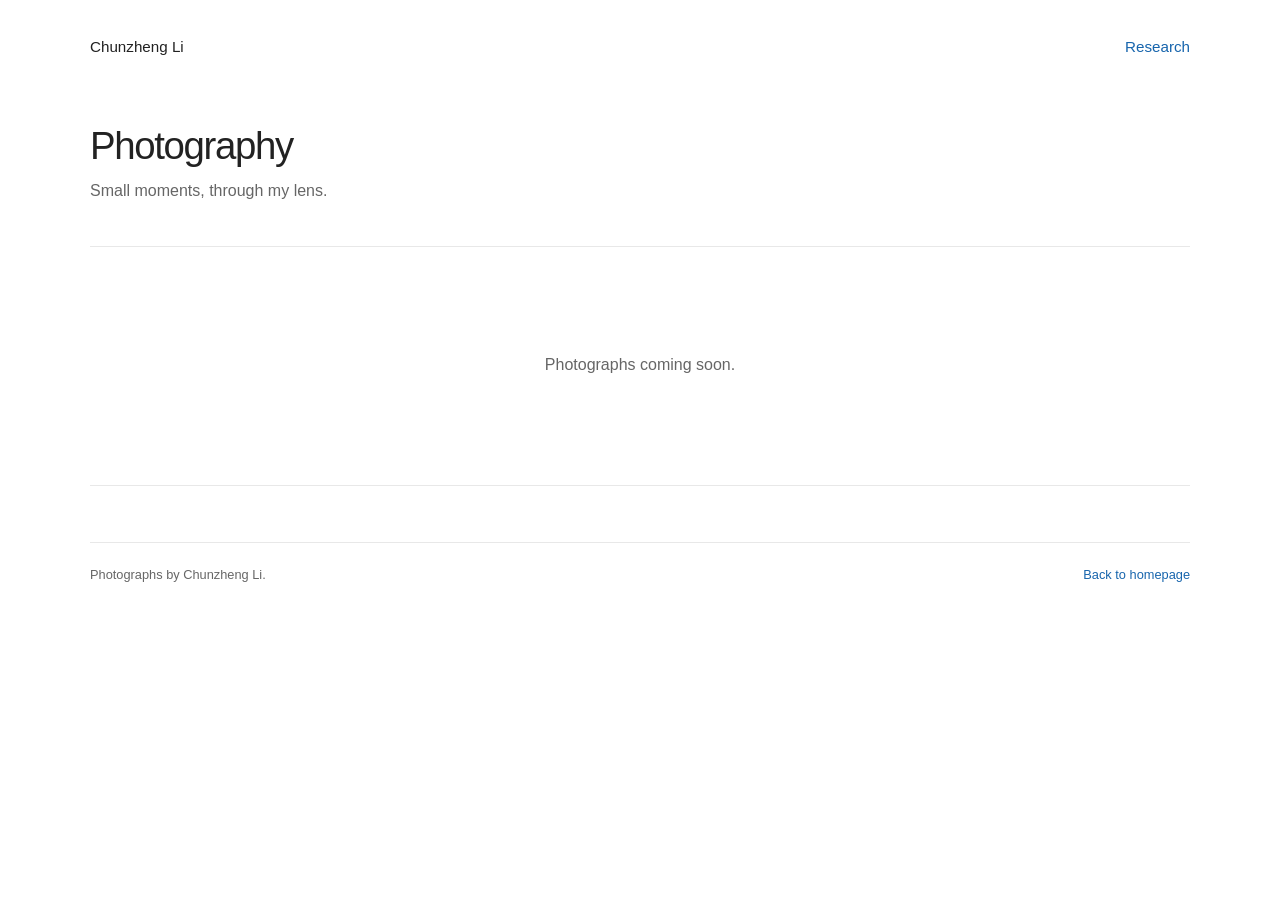
==== photography/index.html @ 71dc9925 "Refine academic profile, add portrait QR and photography gallery" ====
<!doctype html>
<html lang="en">
<head>
  <meta charset="utf-8">
  <meta name="viewport" content="width=device-width, initial-scale=1">
  <meta name="color-scheme" content="light">
  <title>Photography · Chunzheng Li</title>
  <meta name="description" content="Photography by Chunzheng Li. A collection of moments, places, and small details.">
  <link rel="canonical" href="https://chunzheng2022.github.io/photography/">
  <link rel="icon" type="image/svg+xml" href="../images/favicon.svg">
  <link rel="stylesheet" href="../styles.css?v=gallery-20261119">
  <link rel="stylesheet" href="gallery.css">
  <script src="gallery.js" defer></script>
</head>
<body>
  <a class="skip-link" href="#main">Skip to photographs</a>
  <div class="gallery-page">
    <nav class="gallery-nav" aria-label="Main navigation">
      <a href="../">Chunzheng Li</a>
      <a href="../#research">Research</a>
    </nav>
    <main id="main">
      <header class="gallery-heading">
        <h1>Photography</h1>
        <p>Small moments, through my lens.</p>
      </header>
      <div class="gallery-empty" id="gallery-empty">
        <p>Photographs coming soon.</p>
      </div>
      <div class="gallery-grid" id="gallery-grid" aria-label="Photographs" hidden></div>
      <noscript><p class="gallery-note">Enable JavaScript to browse the photo collection when photographs are available.</p></noscript>
    </main>
    <footer>
      <p>Photographs by Chunzheng Li.</p>
      <p><a href="../">Back to homepage</a></p>
    </footer>
  </div>
  <dialog class="photo-dialog" id="photo-dialog" aria-label="Photograph viewer">
    <div class="dialog-top"><button type="button" id="photo-close">Close</button></div>
    <figure>
      <img id="photo-full" alt="">
      <figcaption id="photo-caption"></figcaption>
    </figure>
    <nav class="photo-controls" aria-label="Photograph navigation" hidden>
      <button type="button" id="photo-previous">Previous</button>
      <span id="photo-counter" aria-live="polite"></span>
      <button type="button" id="photo-next">Next</button>
    </nav>
  </dialog>
</body>
</html>
---- styles.css ----
:root {
  color-scheme: light;
  --text: #222;
  --muted: #666;
  --link: #1765ad;
  --hover: #a34c09;
  --rule: #e8e8e8;
  font-family: -apple-system, BlinkMacSystemFont, "Segoe UI", Arial, sans-serif;
  font-size: 16px;
  line-height: 1.55;
  color: var(--text);
  background: #fff;
  -webkit-text-size-adjust: 100%;
}
* { box-sizing: border-box; }
html { scroll-padding-top: 1.5rem; }
body { margin: 0; }
a { color: var(--link); text-decoration: none; }
a:hover { color: var(--hover); text-decoration: underline; text-underline-offset: .18em; }
a:focus-visible, button:focus-visible, summary:focus-visible {
  outline: 2px solid var(--link);
  outline-offset: 4px;
  border-radius: 2px;
}
img { display: block; max-width: 100%; height: auto; }
p { margin: 0 0 1rem; }
strong { font-weight: 600; }
.page { width: min(100% - 3rem, 880px); margin: 0 auto; }
.profile { display: grid; grid-template-columns: 180px minmax(0, 1fr) 196px; align-items: center; gap: 1.4rem; padding: 3.5rem 0 2.9rem; }
h1 { margin: 0 0 1.35rem; font-size: 2.05rem; font-weight: 400; letter-spacing: -.035em; text-align: center; line-height: 1.2; }
.bio p { line-height: 1.65; }
.profile-links { display: flex; justify-content: center; flex-wrap: wrap; align-items: center; gap: .7rem; margin-top: 1.3rem; }
.profile-links span { color: #999; }
.portrait { display: block; width: 180px; height: 180px; border-radius: 50%; overflow: hidden; }
.portrait img { width: 100%; height: 100%; aspect-ratio: 1; object-fit: cover; border-radius: 50%; transform: scale(2.2); transform-origin: 83% 65%; }
.qr-card { width: 196px; max-width: 100%; margin: 0; text-align: center; }
.qr-card a { display: block; }
.qr-card img { width: 100%; height: auto; }
.qr-card figcaption { font-size: .875rem; color: var(--muted); margin-top: .3rem; }
h2 { margin: 0 0 .75rem; font-size: 1.45rem; font-weight: 400; letter-spacing: -.025em; line-height: 1.3; }
.research-intro { margin: 0 0 1rem; line-height: 1.65; }
.paper { display: grid; grid-template-columns: 204px minmax(0, 1fr); gap: 1.8rem; align-items: center; padding: 1.45rem 0; }
.paper-image { display: flex; align-items: center; justify-content: center; min-height: 130px; }
.paper-image img { width: 100%; max-height: 166px; object-fit: contain; }
.paper-content { min-width: 0; }
h3 { font-size: 1rem; line-height: 1.45; font-weight: 650; margin: 0 0 .24rem; }
h3 sup { line-height: 0; }
.authors, .venue, .paper-links { margin-bottom: .2rem; font-size: .91rem; line-height: 1.55; }
.venue { margin-top: .22rem; }
.paper-links span { color: #888; padding: 0 .15rem; }
.summary { margin: .65rem 0 .35rem; font-size: 1rem; line-height: 1.55; }
.citation { margin-top: .25rem; font-size: .875rem; }
.citation summary { cursor: pointer; width: fit-content; color: var(--link); }
.citation summary:hover { color: var(--hover); }
.citation-body { position: relative; margin-top: .6rem; padding: .9rem; background: #f6f8fa; border: 1px solid var(--rule); border-radius: 4px; }
.citation pre { font: .8rem/1.6 ui-monospace, SFMono-Regular, Consolas, monospace; margin: 0; white-space: pre-wrap; overflow-wrap: anywhere; padding-top: 1.8rem; }
.copy-citation { position: absolute; top: .5rem; right: .6rem; border: 1px solid #ccd4dc; border-radius: 3px; background: #fff; color: var(--link); cursor: pointer; font: inherit; padding: .15rem .6rem; }
.copy-citation:hover { background: #eaf2f9; }
.copy-citation:disabled { color: var(--muted); cursor: default; }
.projects { margin-top: 2rem; }
.projects p { margin-bottom: .5rem; }
.project-title { font-weight: 600; }
.project-description { margin-left: .7rem; }
.all-code { padding-top: .25rem; font-size: .91rem; }
footer { border-top: 1px solid var(--rule); margin-top: 2.8rem; padding: 1.4rem 0 2.2rem; display: flex; justify-content: space-between; gap: 1rem; color: var(--muted); font-size: .8rem; }
footer p { margin: 0; }
.skip-link { position: absolute; left: 1rem; top: -5rem; z-index: 10; padding: .6rem 1rem; background: #fff; border: 1px solid var(--link); }
.skip-link:focus { top: .75rem; }
.sr-only { position: absolute; width: 1px; height: 1px; padding: 0; margin: -1px; overflow: hidden; clip-path: inset(50%); white-space: nowrap; border: 0; }
@media (max-width: 760px) {
  .profile { grid-template-columns: minmax(0, 1fr) minmax(0, 1fr); gap: 1.5rem; padding-top: 2.5rem; }
  .portrait { width: 160px; height: 160px; grid-column: 1; grid-row: 1; justify-self: center; }
  .qr-card { width: 176px; grid-column: 2; grid-row: 1; justify-self: center; }
  .bio { grid-column: 1 / -1; grid-row: 2; }
}
@media (max-width: 700px) {
  .paper { grid-template-columns: 165px minmax(0, 1fr); gap: 1.2rem; }
}
@media (max-width: 540px) {
  .page { width: min(100% - 2.25rem, 440px); }
  .profile { gap: 1.1rem; padding: 2rem 0 2.5rem; }
  .portrait { width: min(140px, 100%); height: auto; aspect-ratio: 1; }
  .qr-card { width: 156px; }
  h1 { font-size: 1.9rem; margin-bottom: 1.15rem; }
  .profile-links { gap: .65rem; }
  .paper { grid-template-columns: minmax(0, 1fr); gap: .8rem; padding: 1.4rem 0 1.8rem; }
  .paper + .paper { border-top: 1px solid var(--rule); }
  .paper-image { width: min(100%, 330px); min-height: 0; margin: 0 auto; }
  .paper-image img { max-height: 190px; }
  .project-description { display: block; margin: .25rem 0 0; }
  footer { flex-direction: column; gap: .5rem; margin-top: 2rem; }
}
@media print {
  .page { width: 100%; }
  .profile { padding-top: 0; }
  .paper { break-inside: avoid; }
  .citation, footer, .skip-link { display: none; }
  a { color: inherit; }
}
---- photography/gallery.css ----
.gallery-page { width: min(100% - 3rem, 1100px); margin: 0 auto; }
.gallery-nav { display: flex; justify-content: space-between; align-items: center; padding: 2.2rem 0 0; font-size: .95rem; }
.gallery-nav a:first-child { color: var(--text); font-weight: 500; }
.gallery-heading { margin: 4rem 0 2.6rem; }
.gallery-heading h1 { text-align: left; font-size: 2.4rem; margin-bottom: .65rem; }
.gallery-heading p { color: var(--muted); }
.gallery-empty { min-height: 240px; display: grid; place-items: center; border-top: 1px solid var(--rule); border-bottom: 1px solid var(--rule); color: var(--muted); }
.gallery-empty[hidden], .gallery-grid[hidden], .photo-controls[hidden] { display: none; }
.gallery-empty p { margin: 0; }
.gallery-note { color: var(--muted); font-size: .875rem; margin-top: 1rem; }
.gallery-grid { columns: 3; column-gap: 1.5rem; }
.gallery-photo { break-inside: avoid; margin: 0 0 1.7rem; }
.gallery-photo a { display: block; }
.gallery-photo img { width: 100%; height: auto; }
.gallery-photo figcaption { font-size: .875rem; line-height: 1.5; color: var(--muted); margin-top: .65rem; }
.gallery-page footer { margin-top: 3.5rem; }
.photo-dialog { width: min(1100px, calc(100vw - 2rem)); max-height: calc(100dvh - 2rem); padding: 1rem 1.25rem; border: 0; background: #fff; color: var(--text); }
.photo-dialog::backdrop { background: rgb(0 0 0 / .88); }
.photo-dialog figure { margin: .7rem 0; }
.photo-dialog figure img { max-width: 100%; max-height: calc(100dvh - 12rem); width: auto; height: auto; object-fit: contain; margin: 0 auto; }
.photo-dialog figcaption { margin-top: 1rem; text-align: center; font-size: .875rem; }
.dialog-top { display: flex; justify-content: flex-end; }
.photo-dialog button { border: 0; background: none; color: var(--link); cursor: pointer; font: inherit; padding: .35rem .5rem; }
.photo-dialog button:hover { text-decoration: underline; }
.photo-controls { display: flex; justify-content: space-between; align-items: center; font-size: .875rem; }
@media (max-width: 760px) {
  .gallery-grid { columns: 2; column-gap: 1rem; }
  .gallery-heading { margin-top: 3rem; }
}
@media (max-width: 480px) {
  .gallery-page { width: calc(100% - 2.25rem); }
  .gallery-heading h1 { font-size: 2rem; }
  .gallery-grid { columns: 1; }
  .gallery-empty { min-height: 200px; }
}
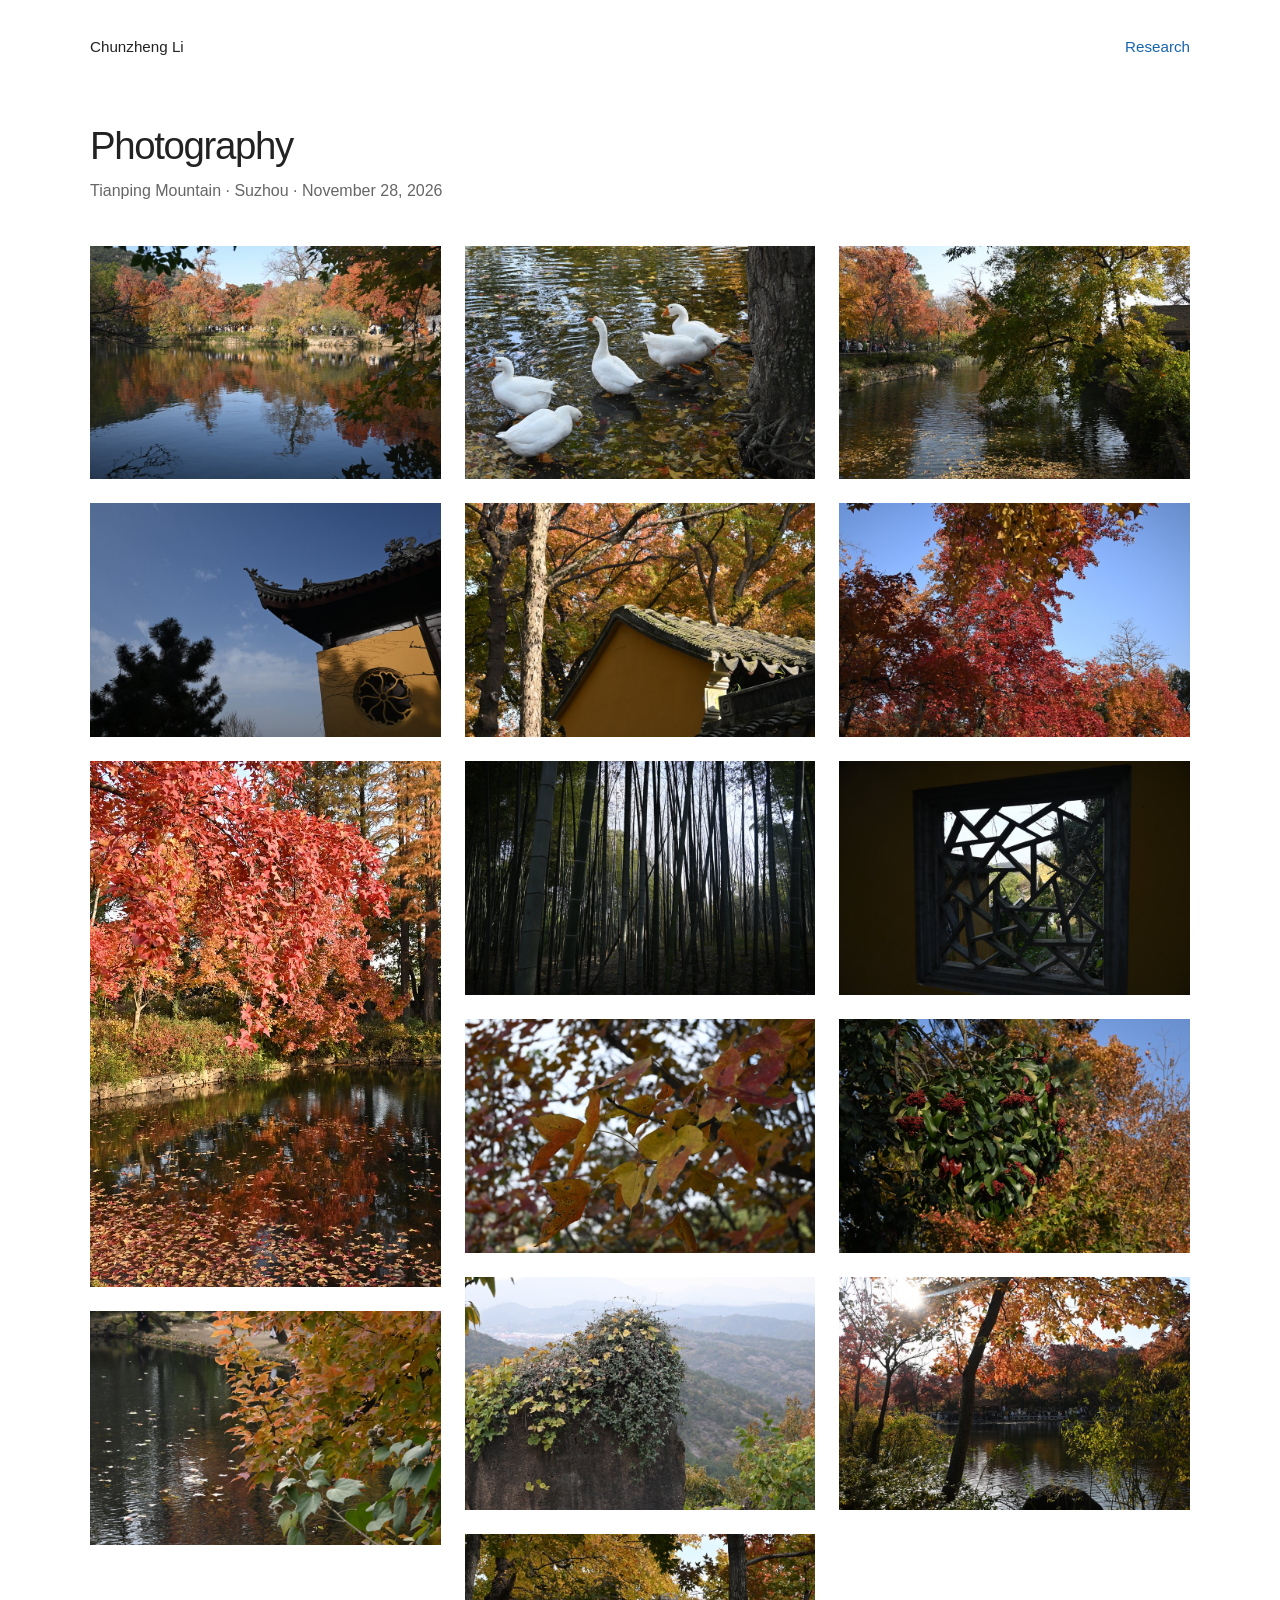
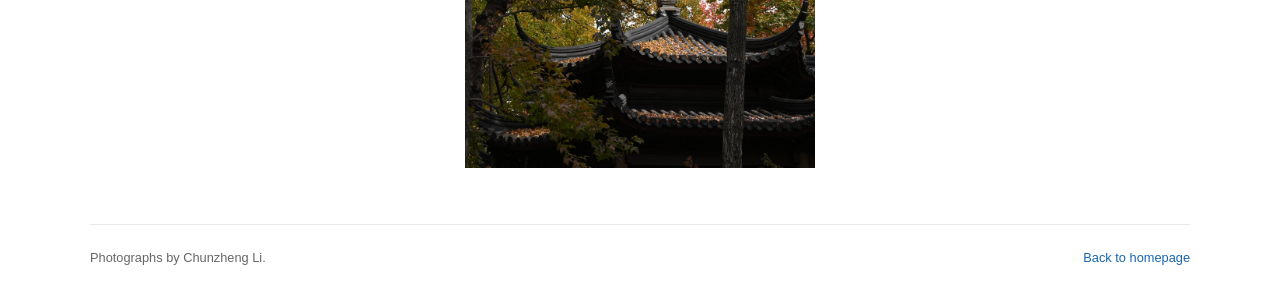
==== commit b7f3289e: "Publish Tianping Mountain photography selection" ====
--- a/photography/index.html
+++ b/photography/index.html
@@ -5,12 +5,12 @@
   <meta name="viewport" content="width=device-width, initial-scale=1">
   <meta name="color-scheme" content="light">
   <title>Photography · Chunzheng Li</title>
-  <meta name="description" content="Photography by Chunzheng Li. A collection of moments, places, and small details.">
+  <meta name="description" content="Tianping Mountain in autumn: photographs of Suzhou's colorful trees, quiet ponds, and temple details by Chunzheng Li.">
   <link rel="canonical" href="https://chunzheng2022.github.io/photography/">
   <link rel="icon" type="image/svg+xml" href="../images/favicon.svg">
   <link rel="stylesheet" href="../styles.css?v=gallery-20261119">
-  <link rel="stylesheet" href="gallery.css">
-  <script src="gallery.js" defer></script>
+  <link rel="stylesheet" href="gallery.css?v=credits-20261128">
+  <script src="gallery.js?v=tianping-20261128" defer></script>
 </head>
 <body>
   <a class="skip-link" href="#main">Skip to photographs</a>
@@ -22,7 +22,7 @@
     <main id="main">
       <header class="gallery-heading">
         <h1>Photography</h1>
-        <p>Small moments, through my lens.</p>
+        <p>Tianping Mountain · Suzhou · <time datetime="2026-11-28">November 28, 2026</time></p>
       </header>
       <div class="gallery-empty" id="gallery-empty">
         <p>Photographs coming soon.</p>
@@ -35,15 +35,17 @@
       <p><a href="../">Back to homepage</a></p>
     </footer>
   </div>
-  <dialog class="photo-dialog" id="photo-dialog" aria-label="Photograph viewer">
-    <div class="dialog-top"><button type="button" id="photo-close">Close</button></div>
-    <figure>
+  <dialog class="photo-dialog" id="photo-dialog" aria-labelledby="photo-title" aria-describedby="photo-copyright">
+    <div class="dialog-top"><button type="button" id="photo-close" aria-label="Close photograph" autofocus><span aria-hidden="true">×</span></button></div>
+    <figure class="photo-stage">
       <img id="photo-full" alt="">
-      <figcaption id="photo-caption"></figcaption>
+      <figcaption class="photo-meta-row">
+        <span id="photo-caption" class="lightbox-caption"><span id="photo-title" class="lightbox-title"></span> <span id="photo-copyright" class="lightbox-credit"></span></span>
+        <span id="photo-counter" class="photo-counter" aria-live="polite"></span>
+      </figcaption>
     </figure>
     <nav class="photo-controls" aria-label="Photograph navigation" hidden>
       <button type="button" id="photo-previous">Previous</button>
-      <span id="photo-counter" aria-live="polite"></span>
       <button type="button" id="photo-next">Next</button>
     </nav>
   </dialog>
--- a/photography/gallery.css
+++ b/photography/gallery.css
@@ -9,20 +9,36 @@
 .gallery-empty p { margin: 0; }
 .gallery-note { color: var(--muted); font-size: .875rem; margin-top: 1rem; }
 .gallery-grid { columns: 3; column-gap: 1.5rem; }
-.gallery-photo { break-inside: avoid; margin: 0 0 1.7rem; }
-.gallery-photo a { display: block; }
-.gallery-photo img { width: 100%; height: auto; }
-.gallery-photo figcaption { font-size: .875rem; line-height: 1.5; color: var(--muted); margin-top: .65rem; }
+.gallery-photo { break-inside: avoid; margin: 0 0 1.5rem; }
+.gallery-link { position: relative; display: block; overflow: hidden; color: white; }
+.gallery-link:hover { color: white; text-decoration: none; }
+.gallery-photo img { width: 100%; height: auto; transition: filter .2s ease; }
+.photo-overlay { position: absolute; inset: 0; display: flex; flex-direction: column; justify-content: flex-end; align-items: center; gap: .45rem; padding: 1.5rem 1rem; color: white; text-align: center; background: linear-gradient(transparent 20%, rgb(0 0 0 / .12) 50%, rgb(0 0 0 / .65)); opacity: 0; transition: opacity .2s ease; pointer-events: none; }
+.photo-title { font-size: 1.05rem; font-weight: 650; line-height: 1.35; letter-spacing: .055em; text-transform: uppercase; overflow-wrap: anywhere; }
+.photo-credit { font-size: .875rem; line-height: 1.4; font-style: italic; overflow-wrap: anywhere; }
+.gallery-link:hover .photo-overlay, .gallery-link:focus-visible .photo-overlay { opacity: 1; }
+.gallery-link:hover img, .gallery-link:focus-visible img { filter: brightness(.9); }
+.gallery-link:focus-visible { outline-offset: 4px; }
 .gallery-page footer { margin-top: 3.5rem; }
-.photo-dialog { width: min(1100px, calc(100vw - 2rem)); max-height: calc(100dvh - 2rem); padding: 1rem 1.25rem; border: 0; background: #fff; color: var(--text); }
-.photo-dialog::backdrop { background: rgb(0 0 0 / .88); }
-.photo-dialog figure { margin: .7rem 0; }
-.photo-dialog figure img { max-width: 100%; max-height: calc(100dvh - 12rem); width: auto; height: auto; object-fit: contain; margin: 0 auto; }
-.photo-dialog figcaption { margin-top: 1rem; text-align: center; font-size: .875rem; }
+.photo-dialog { width: fit-content; max-width: calc(100vw - 2rem); max-height: calc(100dvh - 1.5rem); padding: 0; border: 0; background: transparent; color: #fff; }
+.photo-dialog::backdrop { background: rgb(0 0 0 / .82); }
+.photo-stage { width: var(--photo-width, min(90vw, 1100px)); max-width: calc(100vw - 2rem); margin: 0; }
+.photo-stage img { width: 100%; height: auto; object-fit: contain; margin: 0; box-shadow: 0 2px 14px rgb(0 0 0 / .3); }
+.photo-meta-row { display: flex; align-items: flex-start; justify-content: space-between; gap: 1.25rem; padding-top: .6rem; text-align: left; }
+.lightbox-caption { min-width: 0; line-height: 1.45; font-size: 1rem; overflow-wrap: anywhere; }
+.lightbox-title { margin-right: .35em; }
+.lightbox-credit { color: #e1e1e1; }
+.photo-counter { flex-shrink: 0; font-size: .8rem; line-height: 1.8; color: #ddd; white-space: nowrap; }
 .dialog-top { display: flex; justify-content: flex-end; }
-.photo-dialog button { border: 0; background: none; color: var(--link); cursor: pointer; font: inherit; padding: .35rem .5rem; }
+.photo-dialog button { min-width: 44px; min-height: 44px; border: 0; background: none; color: #eee; cursor: pointer; font: inherit; padding: .35rem .5rem; }
+.photo-dialog button:focus-visible { outline-color: #fff; outline-offset: -3px; }
+#photo-close { font-size: 2rem; line-height: 1; padding-right: 0; text-align: right; }
 .photo-dialog button:hover { text-decoration: underline; }
-.photo-controls { display: flex; justify-content: space-between; align-items: center; font-size: .875rem; }
+.photo-controls { display: flex; justify-content: space-between; align-items: center; gap: 1rem; font-size: .875rem; }
+.photo-viewer-open { overflow: hidden; }
+@media (hover: none), (pointer: coarse) {
+  .photo-overlay { opacity: 1; padding: 1rem; }
+}
 @media (max-width: 760px) {
   .gallery-grid { columns: 2; column-gap: 1rem; }
   .gallery-heading { margin-top: 3rem; }
@@ -32,4 +48,9 @@
   .gallery-heading h1 { font-size: 2rem; }
   .gallery-grid { columns: 1; }
   .gallery-empty { min-height: 200px; }
+  .photo-meta-row { gap: .75rem; }
+  .lightbox-caption { font-size: .875rem; }
 }
+@media (prefers-reduced-motion: reduce) {
+  .photo-overlay, .gallery-photo img { transition: none; }
+}
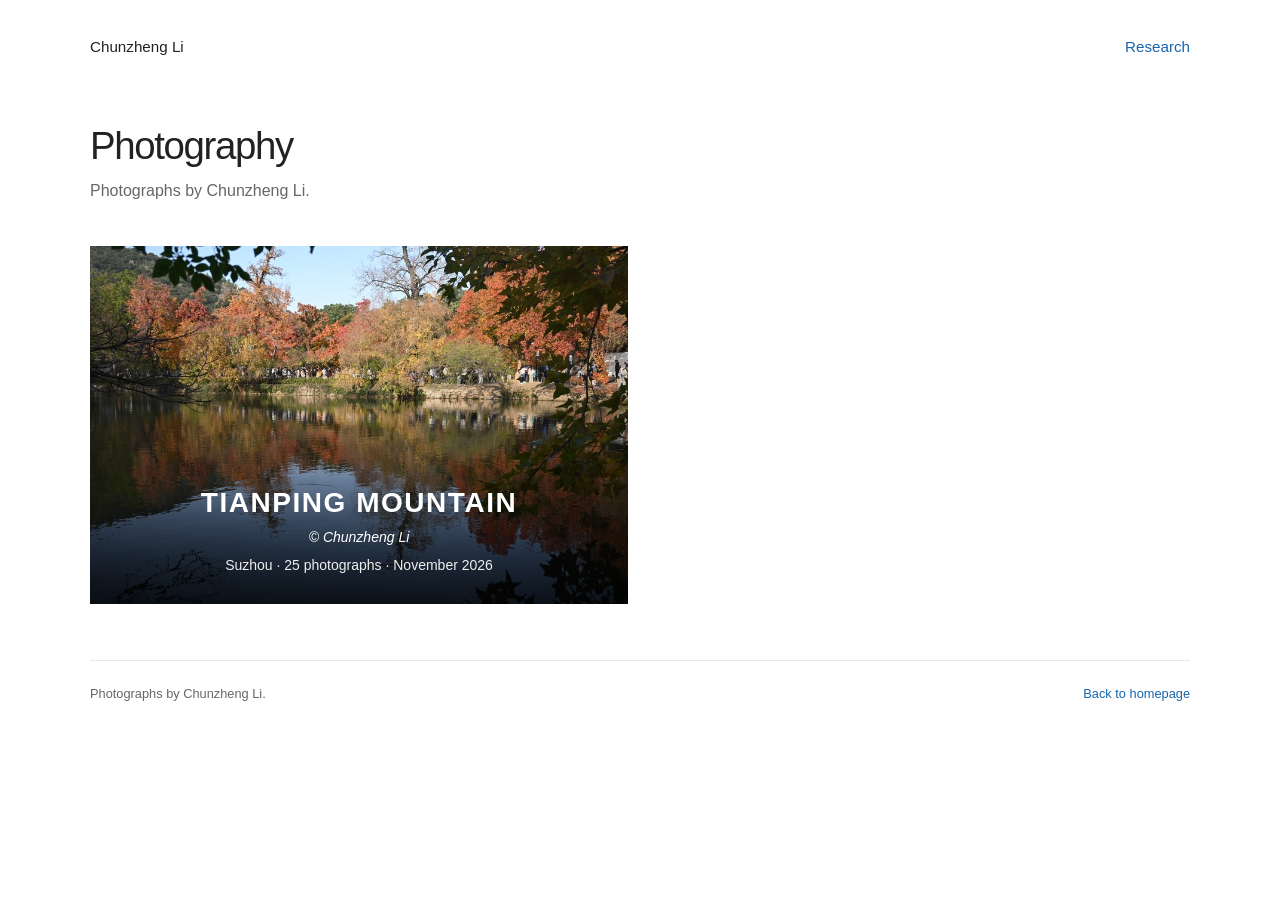
==== commit cadced0d: "Organize photography into albums and expand Tianping selection" ====
--- a/photography/index.html
+++ b/photography/index.html
@@ -5,15 +5,14 @@
   <meta name="viewport" content="width=device-width, initial-scale=1">
   <meta name="color-scheme" content="light">
   <title>Photography · Chunzheng Li</title>
-  <meta name="description" content="Tianping Mountain in autumn: photographs of Suzhou's colorful trees, quiet ponds, and temple details by Chunzheng Li.">
+  <meta name="description" content="Photography albums by Chunzheng Li. Explore Tianping Mountain in autumn, with colorful trees, quiet ponds, and garden details from Suzhou.">
   <link rel="canonical" href="https://chunzheng2022.github.io/photography/">
   <link rel="icon" type="image/svg+xml" href="../images/favicon.svg">
   <link rel="stylesheet" href="../styles.css?v=gallery-20261119">
-  <link rel="stylesheet" href="gallery.css?v=credits-20261128">
-  <script src="gallery.js?v=tianping-20261128" defer></script>
+  <link rel="stylesheet" href="gallery.css?v=albums-20261128">
 </head>
 <body>
-  <a class="skip-link" href="#main">Skip to photographs</a>
+  <a class="skip-link" href="#main">Skip to albums</a>
   <div class="gallery-page">
     <nav class="gallery-nav" aria-label="Main navigation">
       <a href="../">Chunzheng Li</a>
@@ -22,32 +21,23 @@
     <main id="main">
       <header class="gallery-heading">
         <h1>Photography</h1>
-        <p>Tianping Mountain · Suzhou · <time datetime="2026-11-28">November 28, 2026</time></p>
+        <p>Photographs by Chunzheng Li.</p>
       </header>
-      <div class="gallery-empty" id="gallery-empty">
-        <p>Photographs coming soon.</p>
+      <div class="album-grid" aria-label="Photography albums">
+        <a class="album-link" href="tianping-mountain/" aria-label="View Tianping Mountain album, 25 photographs. © Chunzheng Li">
+          <img src="images/tianping-mountain/thumbnails/tianping-mountain-0684.jpg" width="900" height="600" alt="Autumn trees and colorful reflections around a pond at Tianping Mountain, Suzhou." fetchpriority="high">
+          <span class="album-overlay">
+            <span class="album-title">Tianping Mountain</span>
+            <span class="album-credit">© Chunzheng Li</span>
+            <span class="album-details">Suzhou · 25 photographs · November 2026</span>
+          </span>
+        </a>
       </div>
-      <div class="gallery-grid" id="gallery-grid" aria-label="Photographs" hidden></div>
-      <noscript><p class="gallery-note">Enable JavaScript to browse the photo collection when photographs are available.</p></noscript>
     </main>
     <footer>
       <p>Photographs by Chunzheng Li.</p>
       <p><a href="../">Back to homepage</a></p>
     </footer>
   </div>
-  <dialog class="photo-dialog" id="photo-dialog" aria-labelledby="photo-title" aria-describedby="photo-copyright">
-    <div class="dialog-top"><button type="button" id="photo-close" aria-label="Close photograph" autofocus><span aria-hidden="true">×</span></button></div>
-    <figure class="photo-stage">
-      <img id="photo-full" alt="">
-      <figcaption class="photo-meta-row">
-        <span id="photo-caption" class="lightbox-caption"><span id="photo-title" class="lightbox-title"></span> <span id="photo-copyright" class="lightbox-credit"></span></span>
-        <span id="photo-counter" class="photo-counter" aria-live="polite"></span>
-      </figcaption>
-    </figure>
-    <nav class="photo-controls" aria-label="Photograph navigation" hidden>
-      <button type="button" id="photo-previous">Previous</button>
-      <button type="button" id="photo-next">Next</button>
-    </nav>
-  </dialog>
 </body>
 </html>
--- a/photography/gallery.css
+++ b/photography/gallery.css
@@ -1,6 +1,7 @@
 .gallery-page { width: min(100% - 3rem, 1100px); margin: 0 auto; }
 .gallery-nav { display: flex; justify-content: space-between; align-items: center; padding: 2.2rem 0 0; font-size: .95rem; }
-.gallery-nav a:first-child { color: var(--text); font-weight: 500; }
+.gallery-nav > a:first-child { color: var(--text); font-weight: 500; }
+.gallery-nav-links { display: flex; align-items: center; gap: 1.4rem; }
 .gallery-heading { margin: 4rem 0 2.6rem; }
 .gallery-heading h1 { text-align: left; font-size: 2.4rem; margin-bottom: .65rem; }
 .gallery-heading p { color: var(--muted); }
@@ -8,9 +9,19 @@
 .gallery-empty[hidden], .gallery-grid[hidden], .photo-controls[hidden] { display: none; }
 .gallery-empty p { margin: 0; }
 .gallery-note { color: var(--muted); font-size: .875rem; margin-top: 1rem; }
+.album-grid { display: grid; grid-template-columns: repeat(2, minmax(0, 1fr)); gap: 1.5rem; }
+.album-link { position: relative; display: block; overflow: hidden; color: white; }
+.album-link:hover { color: white; text-decoration: none; }
+.album-link img { width: 100%; height: auto; aspect-ratio: 3 / 2; object-fit: cover; transition: filter .2s ease; }
+.album-overlay { position: absolute; inset: 0; display: flex; flex-direction: column; align-items: center; justify-content: flex-end; gap: .4rem; padding: 1.75rem 1rem; background: linear-gradient(transparent 25%, rgb(0 0 0 / .12) 50%, rgb(0 0 0 / .75)); text-align: center; }
+.album-title { font-size: clamp(1.1rem, 2.2vw, 1.75rem); font-weight: 650; letter-spacing: .055em; line-height: 1.25; text-transform: uppercase; }
+.album-credit { font-size: .875rem; font-style: italic; }
+.album-details { font-size: .875rem; color: #eee; }
+.album-link:hover img, .album-link:focus-visible img { filter: brightness(.85); }
+.album-link:focus-visible { outline-offset: 4px; }
 .gallery-grid { columns: 3; column-gap: 1.5rem; }
 .gallery-photo { break-inside: avoid; margin: 0 0 1.5rem; }
-.gallery-link { position: relative; display: block; overflow: hidden; color: white; }
+.gallery-link { position: relative; display: block; overflow: hidden; color: white; cursor: zoom-in; }
 .gallery-link:hover { color: white; text-decoration: none; }
 .gallery-photo img { width: 100%; height: auto; transition: filter .2s ease; }
 .photo-overlay { position: absolute; inset: 0; display: flex; flex-direction: column; justify-content: flex-end; align-items: center; gap: .45rem; padding: 1.5rem 1rem; color: white; text-align: center; background: linear-gradient(transparent 20%, rgb(0 0 0 / .12) 50%, rgb(0 0 0 / .65)); opacity: 0; transition: opacity .2s ease; pointer-events: none; }
@@ -23,13 +34,24 @@
 .photo-dialog { width: fit-content; max-width: calc(100vw - 2rem); max-height: calc(100dvh - 1.5rem); padding: 0; border: 0; background: transparent; color: #fff; }
 .photo-dialog::backdrop { background: rgb(0 0 0 / .82); }
 .photo-stage { width: var(--photo-width, min(90vw, 1100px)); max-width: calc(100vw - 2rem); margin: 0; }
-.photo-stage img { width: 100%; height: auto; object-fit: contain; margin: 0; box-shadow: 0 2px 14px rgb(0 0 0 / .3); }
+.photo-viewport { position: relative; width: 100%; aspect-ratio: var(--photo-ratio, 3 / 2); overflow: hidden; background: #151515; cursor: zoom-in; touch-action: none; overscroll-behavior: contain; box-shadow: 0 2px 14px rgb(0 0 0 / .3); }
+.photo-viewport:focus-visible { outline: 2px solid white; outline-offset: -2px; }
+.photo-viewport.is-zoomed { cursor: grab; }
+.photo-viewport.is-dragging { cursor: grabbing; }
+.photo-viewport img { width: 100%; height: 100%; object-fit: contain; margin: 0; transform-origin: 0 0; pointer-events: none; user-select: none; -webkit-user-drag: none; }
+.photo-viewport.is-zoomed img { will-change: transform; }
+.photo-viewport.is-loading img, .photo-viewport.has-error img { opacity: 0; }
+.photo-load-status { position: absolute; inset: 0; display: grid; place-items: center; padding: 1rem; color: #eee; text-align: center; font-size: .875rem; pointer-events: none; }
+.photo-load-status[hidden] { display: none; }
 .photo-meta-row { display: flex; align-items: flex-start; justify-content: space-between; gap: 1.25rem; padding-top: .6rem; text-align: left; }
 .lightbox-caption { min-width: 0; line-height: 1.45; font-size: 1rem; overflow-wrap: anywhere; }
 .lightbox-title { margin-right: .35em; }
 .lightbox-credit { color: #e1e1e1; }
 .photo-counter { flex-shrink: 0; font-size: .8rem; line-height: 1.8; color: #ddd; white-space: nowrap; }
-.dialog-top { display: flex; justify-content: flex-end; }
+.dialog-top { display: flex; justify-content: space-between; align-items: center; gap: 1rem; }
+.photo-zoom-tools { display: flex; align-items: center; gap: .75rem; }
+.photo-zoom-level { min-width: 3em; color: #ccc; font-size: .8rem; }
+.photo-dialog button:disabled { opacity: .45; cursor: default; }
 .photo-dialog button { min-width: 44px; min-height: 44px; border: 0; background: none; color: #eee; cursor: pointer; font: inherit; padding: .35rem .5rem; }
 .photo-dialog button:focus-visible { outline-color: #fff; outline-offset: -3px; }
 #photo-close { font-size: 2rem; line-height: 1; padding-right: 0; text-align: right; }
@@ -40,10 +62,13 @@
   .photo-overlay { opacity: 1; padding: 1rem; }
 }
 @media (max-width: 760px) {
+  .album-grid { grid-template-columns: 1fr; }
   .gallery-grid { columns: 2; column-gap: 1rem; }
   .gallery-heading { margin-top: 3rem; }
 }
 @media (max-width: 480px) {
+  .gallery-nav-links { gap: 1rem; }
+  .album-overlay { padding: 1.2rem .75rem; }
   .gallery-page { width: calc(100% - 2.25rem); }
   .gallery-heading h1 { font-size: 2rem; }
   .gallery-grid { columns: 1; }
@@ -52,5 +77,5 @@
   .lightbox-caption { font-size: .875rem; }
 }
 @media (prefers-reduced-motion: reduce) {
-  .photo-overlay, .gallery-photo img { transition: none; }
+  .photo-overlay, .gallery-photo img, .album-link img { transition: none; }
 }
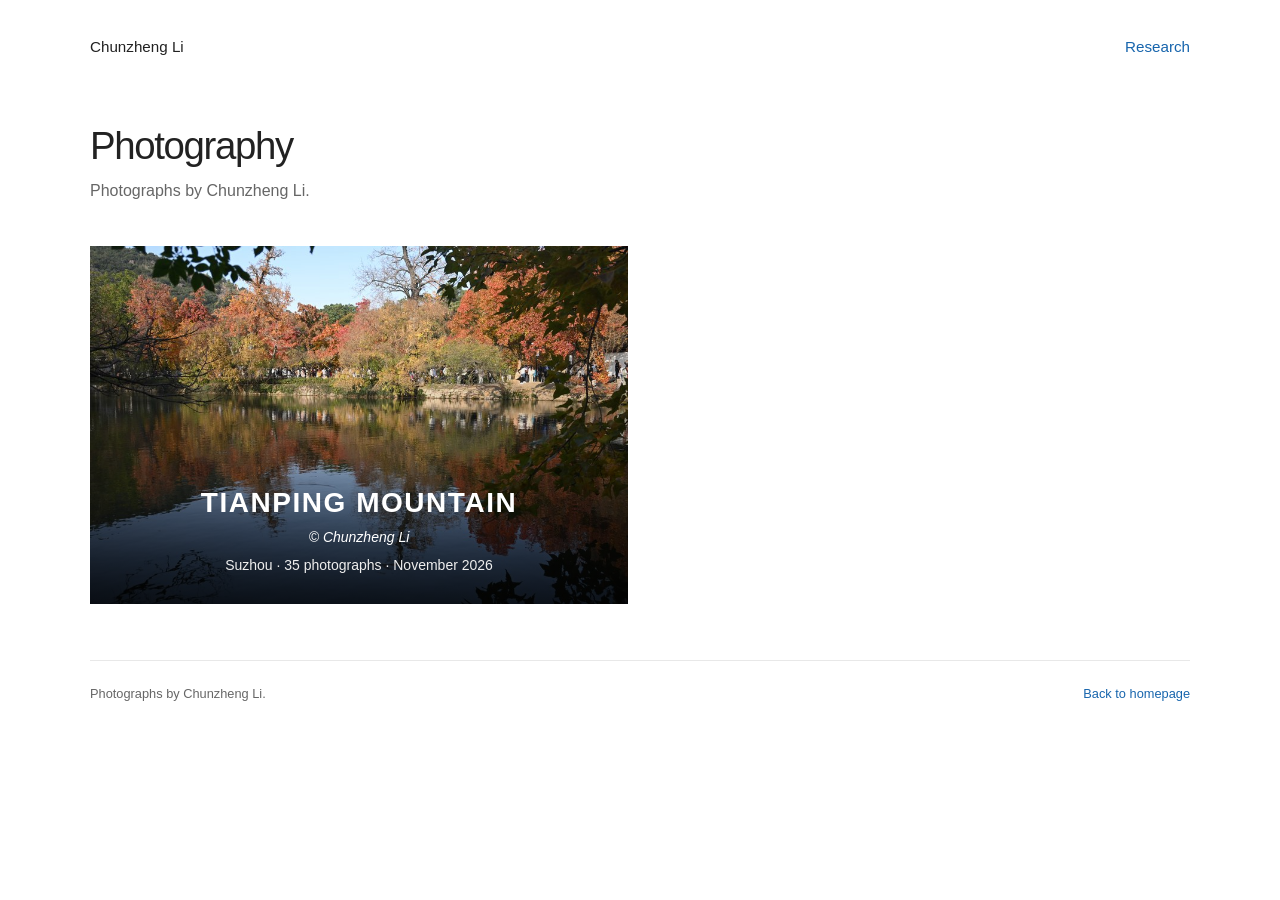
==== commit 2f8d70a6: "Publish reviewed photos with bright autumn-leaf replacement" ====
--- a/photography/index.html
+++ b/photography/index.html
@@ -24,12 +24,12 @@
         <p>Photographs by Chunzheng Li.</p>
       </header>
       <div class="album-grid" aria-label="Photography albums">
-        <a class="album-link" href="tianping-mountain/" aria-label="View Tianping Mountain album, 25 photographs. © Chunzheng Li">
+        <a class="album-link" href="tianping-mountain/" aria-label="View Tianping Mountain album, 35 photographs. © Chunzheng Li">
           <img src="images/tianping-mountain/thumbnails/tianping-mountain-0684.jpg" width="900" height="600" alt="Autumn trees and colorful reflections around a pond at Tianping Mountain, Suzhou." fetchpriority="high">
           <span class="album-overlay">
             <span class="album-title">Tianping Mountain</span>
             <span class="album-credit">© Chunzheng Li</span>
-            <span class="album-details">Suzhou · 25 photographs · November 2026</span>
+            <span class="album-details">Suzhou · 35 photographs · November 2026</span>
           </span>
         </a>
       </div>
